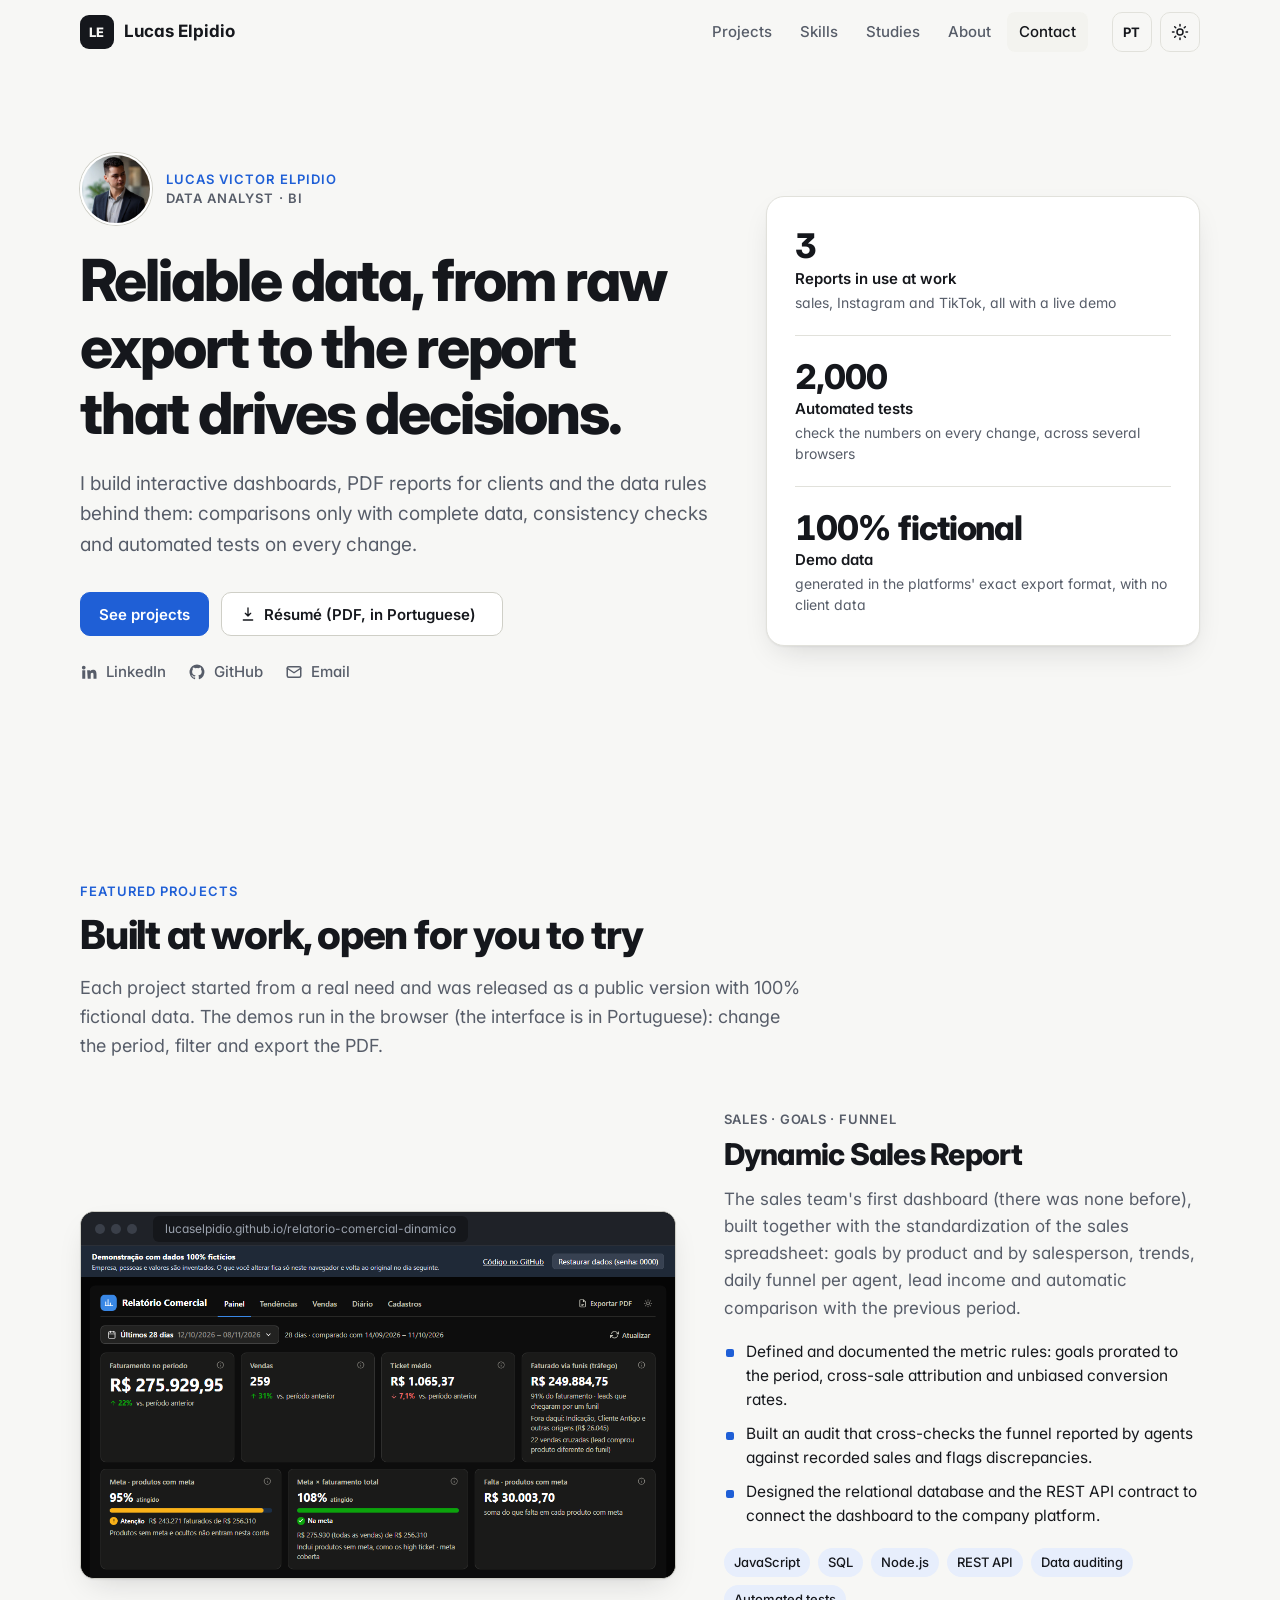
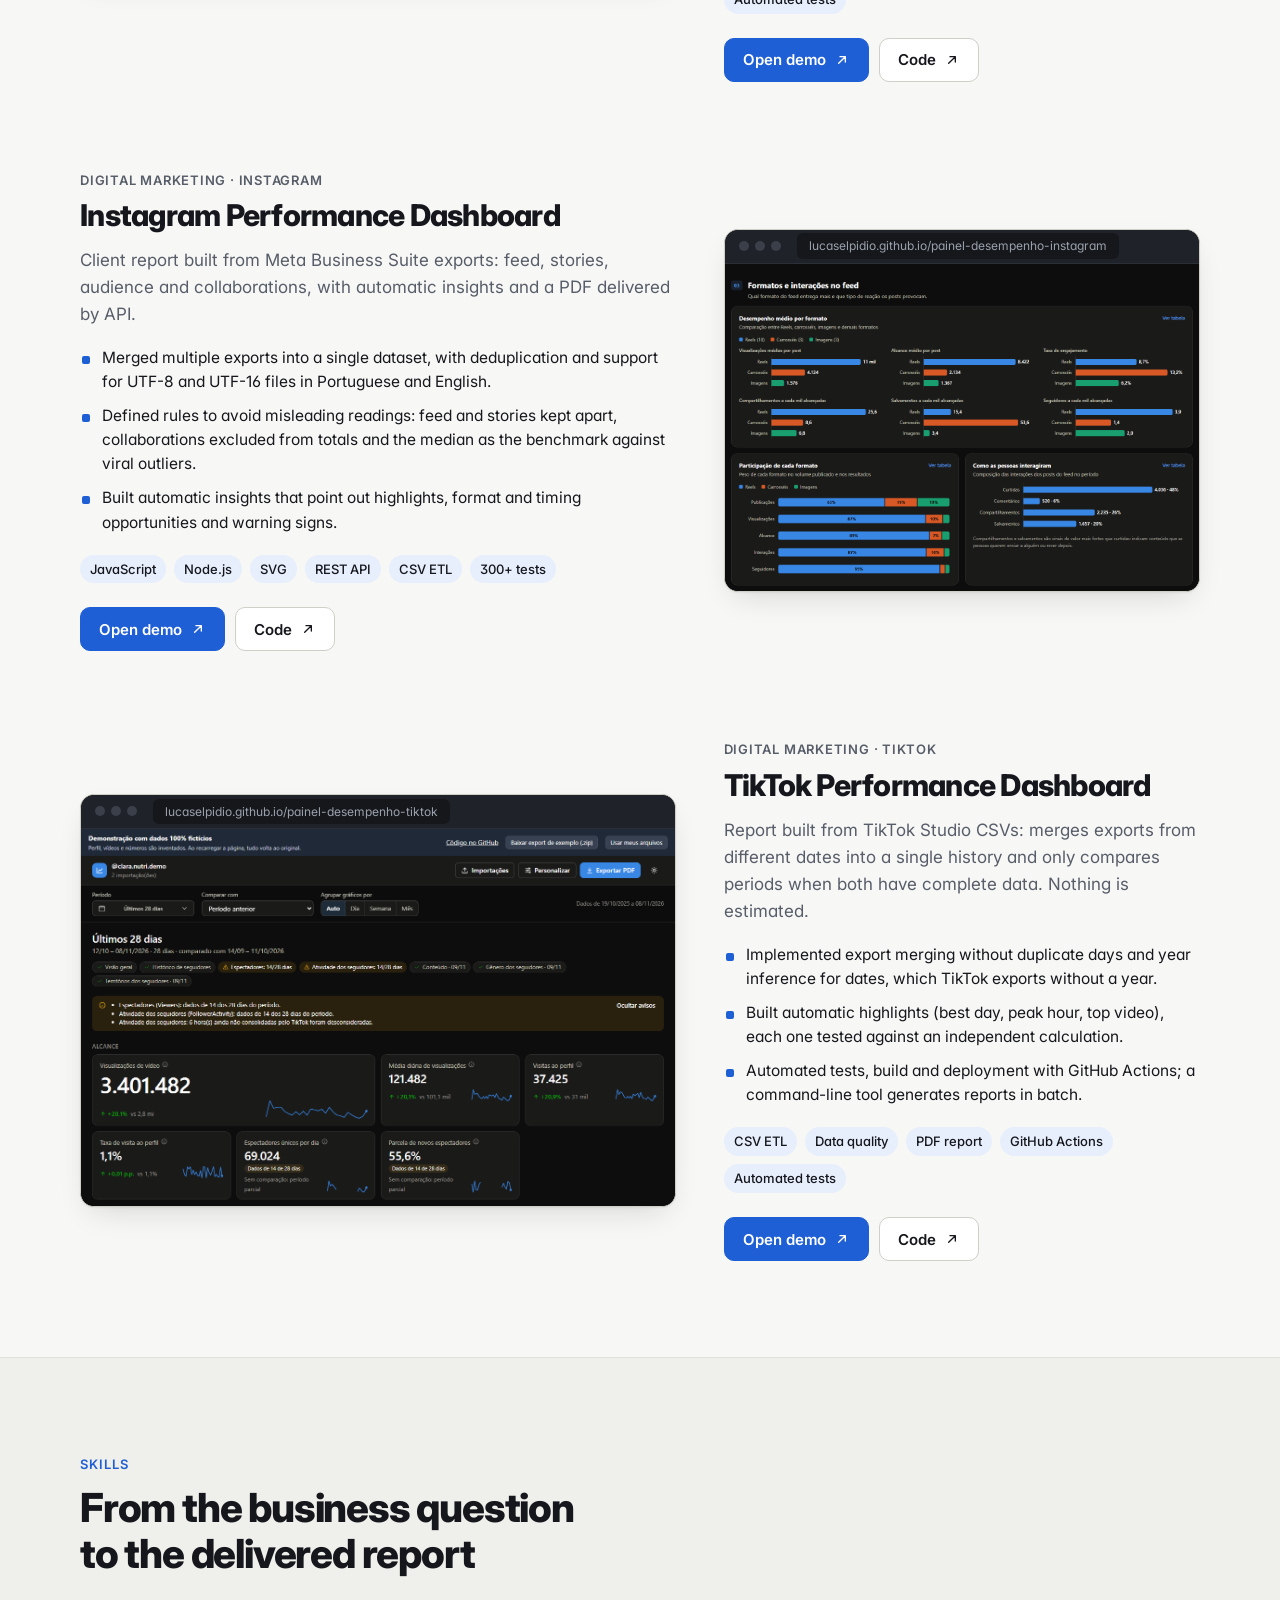
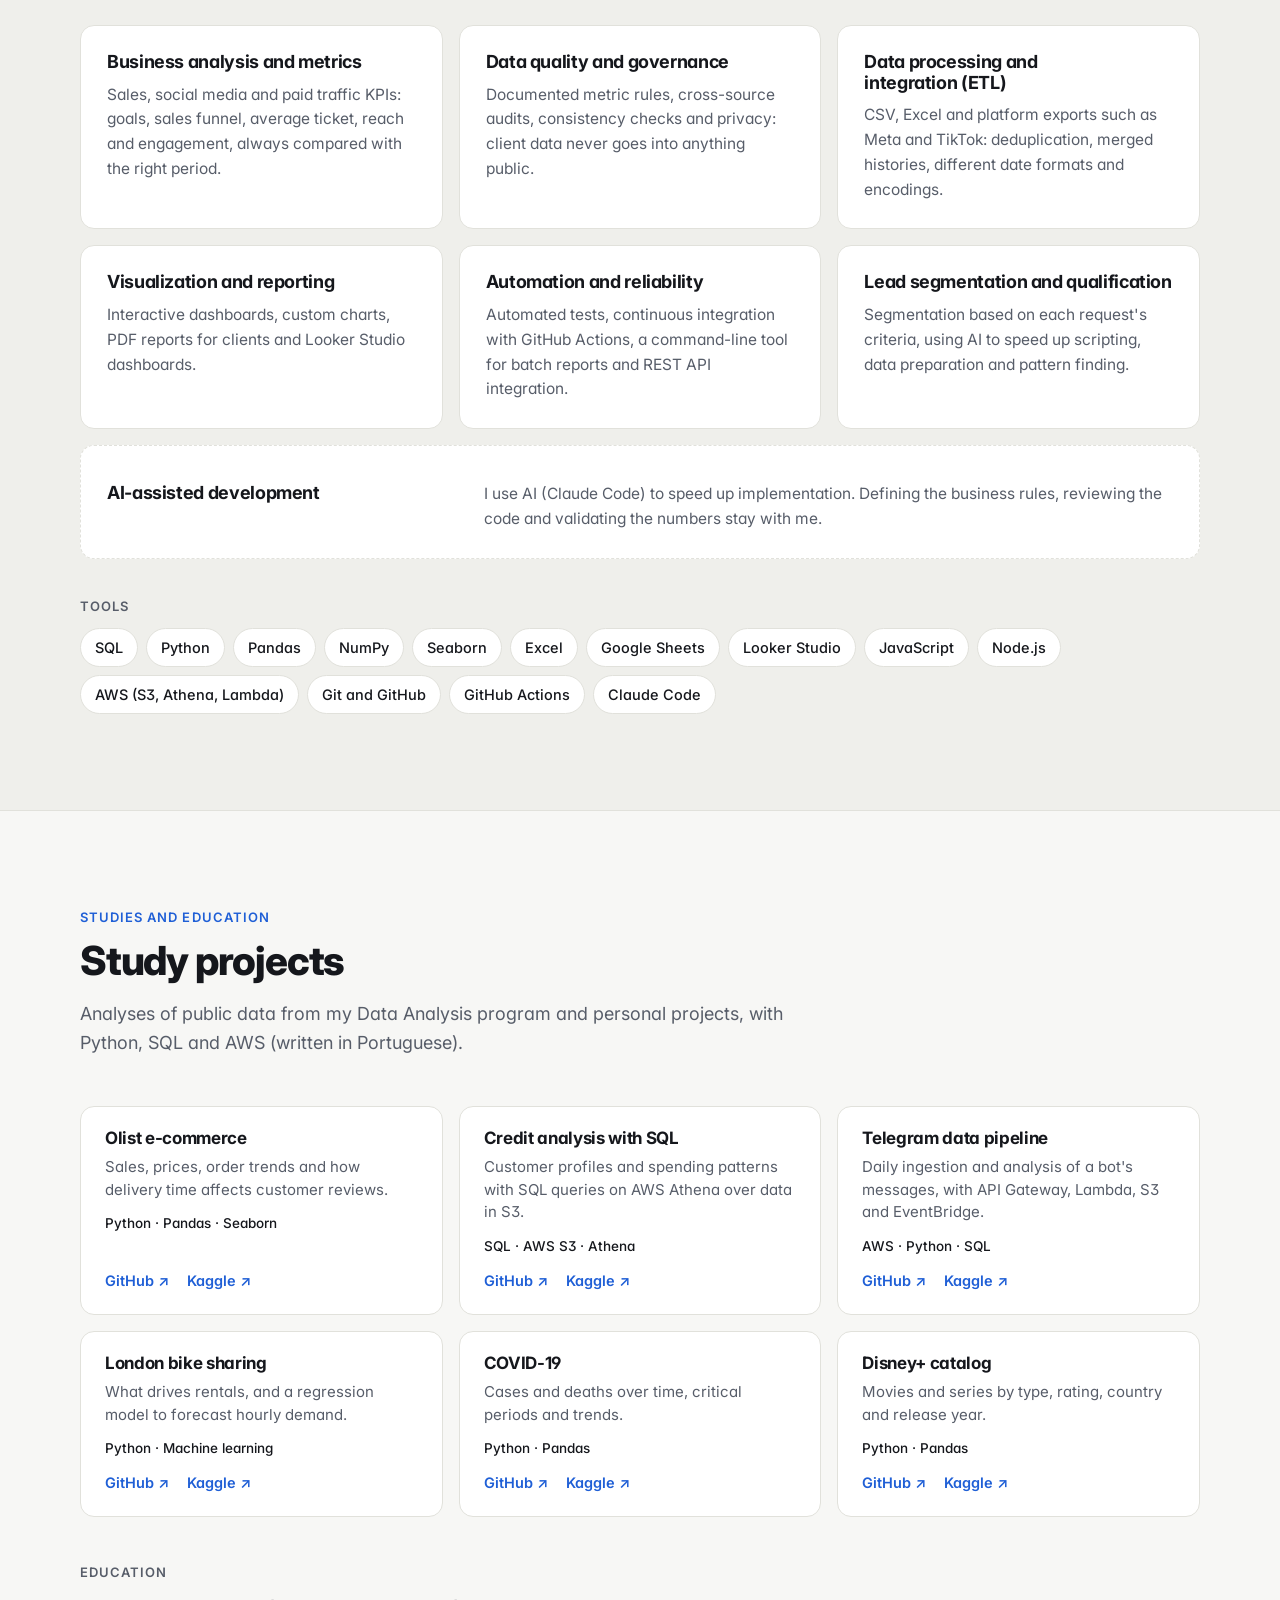
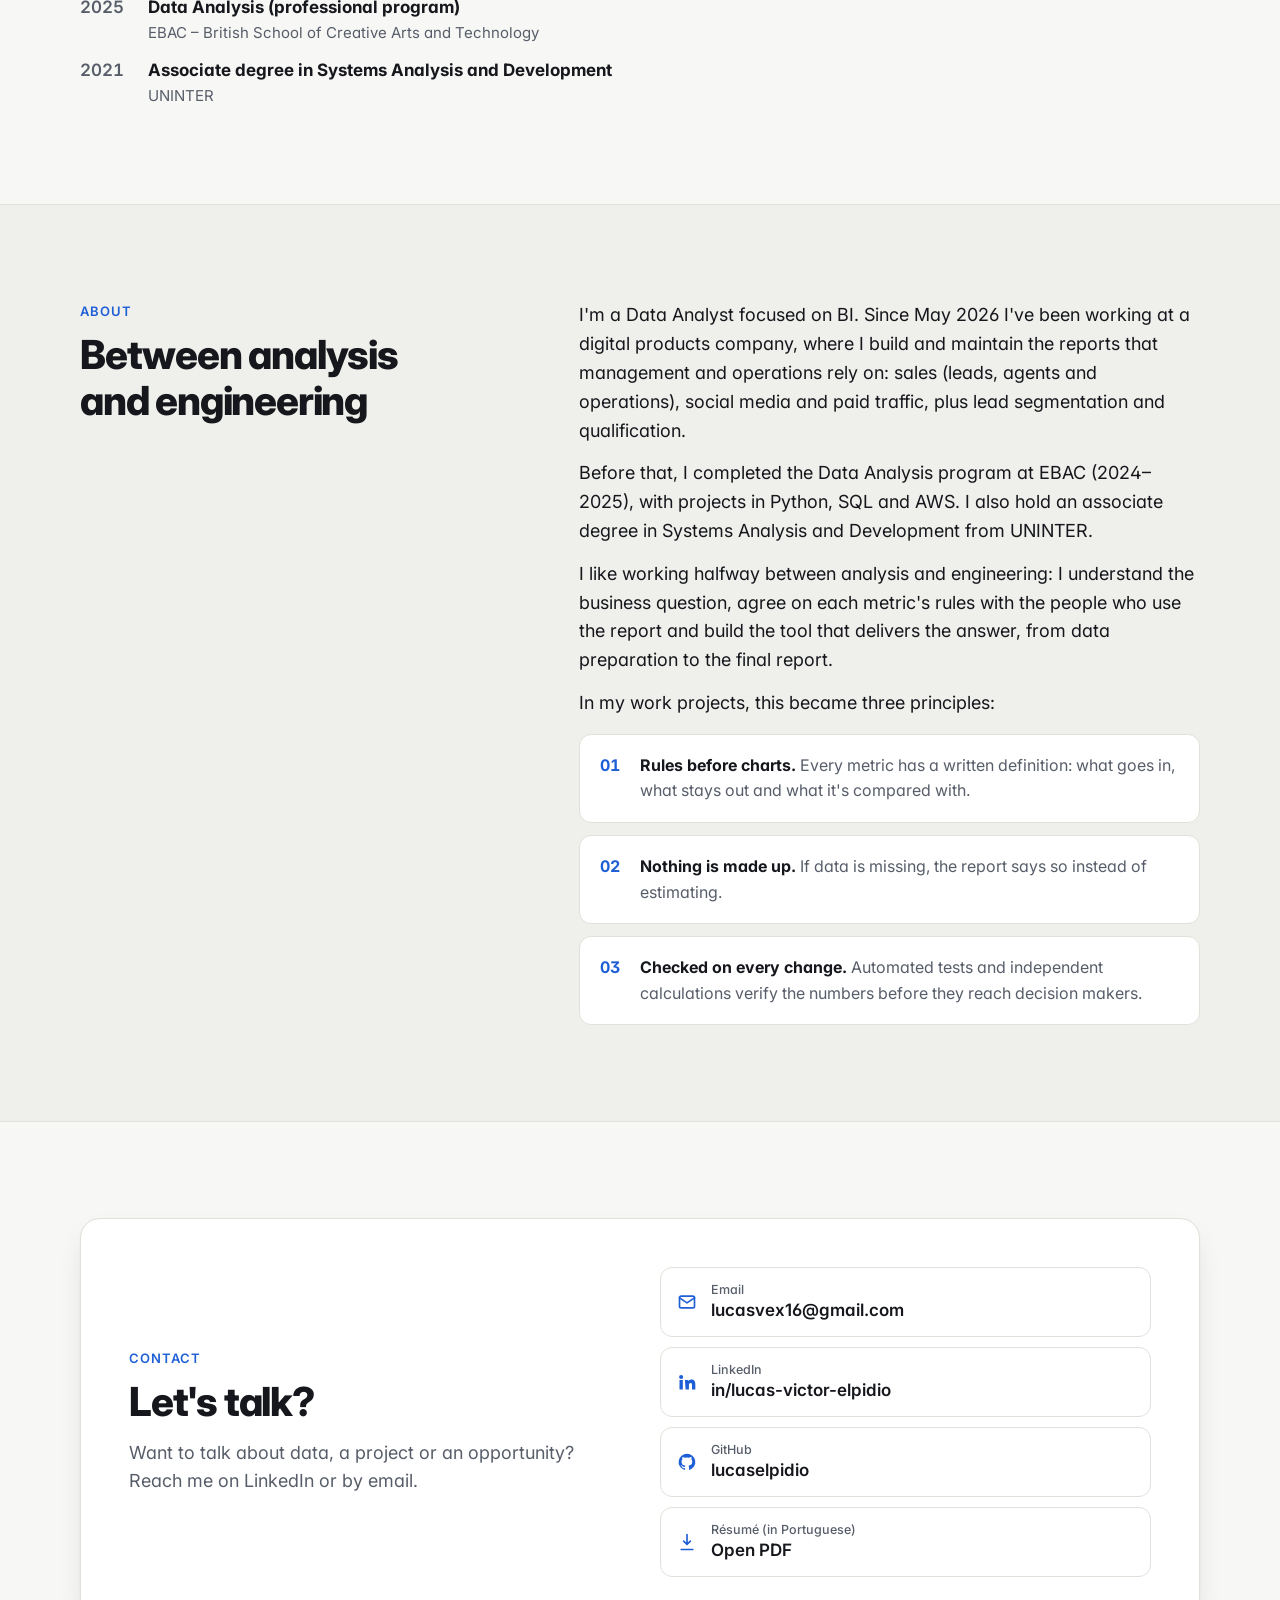
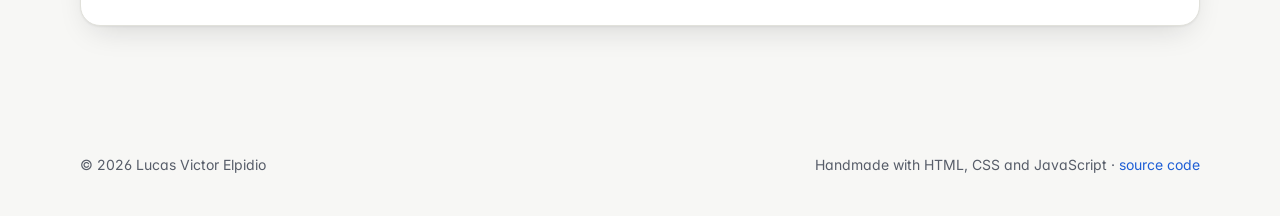
==== en/index.html @ ddbd16bf "Versão em inglês (/en/) com botão PT/EN e prévia própria; card de segmentação atualizado Co-Authored" ====
<!doctype html>
<html lang="en">
<head>
  <meta charset="utf-8">
  <meta name="viewport" content="width=device-width, initial-scale=1">
  <title>Lucas Victor Elpidio · Data &amp; BI Analyst</title>
  <meta name="description" content="Portfolio of Lucas Victor Elpidio, Data &amp; BI Analyst: dashboards and reports that turn exports and spreadsheets into decisions, with explicit data rules and automated tests.">
  <meta name="author" content="Lucas Victor Elpidio">
  <meta name="color-scheme" content="light dark">
  <meta name="theme-color" content="#f7f7f5" media="(prefers-color-scheme: light)">
  <meta name="theme-color" content="#0c0e12" media="(prefers-color-scheme: dark)">

  <!-- Link preview (LinkedIn, WhatsApp etc.) -->
  <meta property="og:type" content="website">
  <meta property="og:locale" content="en_US">
  <meta property="og:locale:alternate" content="pt_BR">
  <meta property="og:title" content="Lucas Victor Elpidio · Data &amp; BI Analyst">
  <meta property="og:description" content="Dashboards and reports that turn exports and spreadsheets into decisions. Projects with live demos.">
  <meta property="og:url" content="https://lucaselpidio.github.io/meu-portfolio-dados/en/">
  <meta property="og:image" content="https://lucaselpidio.github.io/meu-portfolio-dados/img/og-en.png">
  <meta name="twitter:card" content="summary_large_image">

  <link rel="alternate" hreflang="pt-BR" href="https://lucaselpidio.github.io/meu-portfolio-dados/">
  <link rel="alternate" hreflang="en" href="https://lucaselpidio.github.io/meu-portfolio-dados/en/">
  <link rel="icon" href="../img/favicon.svg" type="image/svg+xml">
  <link rel="preconnect" href="https://fonts.googleapis.com">
  <link rel="preconnect" href="https://fonts.gstatic.com" crossorigin>
  <link rel="stylesheet" href="https://fonts.googleapis.com/css2?family=Inter:wght@400;500;600;700;800&display=swap">
  <link rel="stylesheet" href="../css/estilo.css">
  <!-- Applies the saved theme before the page is drawn (no flash) -->
  <script>try { var t = localStorage.getItem('tema'); if (t === 'claro' || t === 'escuro') document.documentElement.dataset.theme = t === 'claro' ? 'light' : 'dark'; } catch (e) {}</script>
</head>
<body>
  <a class="pular" href="#conteudo">Skip to content</a>

  <header class="topo" id="topo">
    <div class="container topo-linha">
      <a class="marca" href="#topo" aria-label="Lucas Victor Elpidio, home">
        <span class="marca-sigla" aria-hidden="true">LE</span>
        <span class="marca-nome">Lucas Elpidio</span>
      </a>
      <nav class="menu" id="menu" aria-label="Sections">
        <a href="#projetos">Projects</a>
        <a href="#competencias">Skills</a>
        <a href="#estudos">Studies</a>
        <a href="#sobre">About</a>
        <a href="#contato">Contact</a>
      </nav>
      <div class="topo-acoes">
        <a class="botao-icone idioma" href="../" hreflang="pt-BR" lang="pt-BR" title="Versão em português" aria-label="Versão em português">PT</a>
        <button class="botao-icone" id="alternar-tema" type="button" aria-label="Toggle light and dark theme" title="Toggle theme">
          <svg class="icone-sol" viewBox="0 0 24 24" aria-hidden="true"><circle cx="12" cy="12" r="4"/><path d="M12 2v2M12 20v2M4.9 4.9l1.4 1.4M17.7 17.7l1.4 1.4M2 12h2M20 12h2M4.9 19.1l1.4-1.4M17.7 6.3l1.4-1.4"/></svg>
          <svg class="icone-lua" viewBox="0 0 24 24" aria-hidden="true"><path d="M21 12.8A9 9 0 1 1 11.2 3a7 7 0 0 0 9.8 9.8z"/></svg>
        </button>
        <button class="botao-icone botao-menu" id="abrir-menu" type="button" aria-label="Open menu" aria-expanded="false" aria-controls="menu">
          <svg viewBox="0 0 24 24" aria-hidden="true"><path d="M4 7h16M4 12h16M4 17h16"/></svg>
        </button>
      </div>
    </div>
  </header>

  <main id="conteudo">
    <!-- ============================================================ INTRO -->
    <section class="hero container" aria-labelledby="titulo-hero">
      <div class="hero-texto">
        <div class="hero-identidade">
          <img class="foto" src="../img/foto.jpg" width="72" height="72" alt="Photo of Lucas Victor Elpidio">
          <p class="sobretitulo">Lucas Victor Elpidio<br><span>Data Analyst · BI</span></p>
        </div>
        <h1 id="titulo-hero">Reliable data, from raw export to the report that drives decisions.</h1>
        <p class="hero-lead">I build interactive dashboards, PDF reports for clients and the data rules behind them: comparisons only with complete data, consistency checks and automated tests on every change.</p>
        <div class="hero-acoes">
          <a class="botao botao-primario" href="#projetos">See projects</a>
          <a class="botao" href="../curriculo/Lucas-Victor-Elpidio-Curriculo.pdf" target="_blank" rel="noopener" hreflang="pt-BR">
            <svg viewBox="0 0 24 24" aria-hidden="true"><path d="M12 3v12m0 0-4-4m4 4 4-4M5 21h14"/></svg>
            Résumé (PDF, in Portuguese)<span class="sr"> (opens in a new tab)</span>
          </a>
        </div>
        <ul class="hero-links" aria-label="Profiles">
          <li><a href="https://www.linkedin.com/in/lucas-victor-elpidio/" target="_blank" rel="noopener"><svg viewBox="0 0 24 24" aria-hidden="true" class="cheio"><path d="M4.98 3.5a2.5 2.5 0 1 1 0 5 2.5 2.5 0 0 1 0-5zM3 9.5h4V21H3zM9.5 9.5h3.8v1.6h.1c.5-1 1.8-2 3.8-2 4 0 4.8 2.6 4.8 6V21h-4v-5.1c0-1.2 0-2.8-1.7-2.8s-2 1.3-2 2.7V21h-4z"/></svg>LinkedIn</a></li>
          <li><a href="https://github.com/lucaselpidio" target="_blank" rel="noopener"><svg viewBox="0 0 24 24" aria-hidden="true" class="cheio"><path d="M12 2a10 10 0 0 0-3.2 19.5c.5.1.7-.2.7-.5v-1.7c-2.8.6-3.4-1.3-3.4-1.3-.5-1.2-1.1-1.5-1.1-1.5-.9-.6.1-.6.1-.6 1 .1 1.5 1 1.5 1 .9 1.5 2.3 1.1 2.9.8.1-.6.3-1.1.6-1.3-2.2-.3-4.6-1.1-4.6-5 0-1.1.4-2 1-2.7-.1-.3-.4-1.3.1-2.7 0 0 .8-.3 2.8 1a9.6 9.6 0 0 1 5 0c1.9-1.3 2.8-1 2.8-1 .5 1.4.2 2.4.1 2.7.6.7 1 1.6 1 2.7 0 3.9-2.4 4.7-4.6 5 .4.3.7.9.7 1.9V21c0 .3.2.6.7.5A10 10 0 0 0 12 2z"/></svg>GitHub</a></li>
          <li><a href="mailto:lucasvex16@gmail.com"><svg viewBox="0 0 24 24" aria-hidden="true"><rect x="3" y="5" width="18" height="14" rx="2"/><path d="m3 7 9 6 9-6"/></svg>Email</a></li>
        </ul>
      </div>

      <dl class="hero-numeros" aria-label="In numbers">
        <div>
          <dt>Reports in use at work</dt>
          <dd>3</dd>
          <p>sales, Instagram and TikTok, all with a live demo</p>
        </div>
        <div>
          <dt>Automated tests</dt>
          <dd>2,000</dd>
          <p>check the numbers on every change, across several browsers</p>
        </div>
        <div>
          <dt>Demo data</dt>
          <dd>100% fictional</dd>
          <p>generated in the platforms' exact export format, with no client data</p>
        </div>
      </dl>
    </section>

    <!-- ============================================================ PROJECTS -->
    <section class="secao" id="projetos" aria-labelledby="titulo-projetos">
      <div class="container">
        <header class="secao-cabecalho">
          <p class="sobretitulo">Featured projects</p>
          <h2 id="titulo-projetos">Built at work, open for you to try</h2>
          <p>Each project started from a real need and was released as a public version with 100% fictional data. The demos run in the browser (the interface is in Portuguese): change the period, filter and export the PDF.</p>
        </header>

        <!-- Project 1 -->
        <article class="projeto" aria-labelledby="p-comercial">
          <a class="projeto-tela" href="https://lucaselpidio.github.io/relatorio-comercial-dinamico/" target="_blank" rel="noopener" aria-label="Open the Dynamic Sales Report demo (new tab)">
            <span class="tela-barra" aria-hidden="true"><i></i><i></i><i></i><span>lucaselpidio.github.io/relatorio-comercial-dinamico</span></span>
            <img src="../img/projetos/comercial.png" width="1100" height="614" loading="lazy" alt="Sales dashboard with revenue, number of sales, average ticket, funnel revenue and goal attainment for the period">
          </a>
          <div class="projeto-texto">
            <p class="projeto-tag">Sales · Goals · Funnel</p>
            <h3 id="p-comercial">Dynamic Sales Report</h3>
            <p>The sales team's first dashboard (there was none before), built together with the standardization of the sales spreadsheet: goals by product and by salesperson, trends, daily funnel per agent, lead income and automatic comparison with the previous period.</p>
            <ul class="projeto-feitos">
              <li>Defined and documented the metric rules: goals prorated to the period, cross-sale attribution and unbiased conversion rates.</li>
              <li>Built an audit that cross-checks the funnel reported by agents against recorded sales and flags discrepancies.</li>
              <li>Designed the relational database and the REST API contract to connect the dashboard to the company platform.</li>
            </ul>
            <ul class="chips" aria-label="Technologies">
              <li>JavaScript</li><li>SQL</li><li>Node.js</li><li>REST API</li><li>Data auditing</li><li>Automated tests</li>
            </ul>
            <div class="projeto-links">
              <a class="botao botao-primario" href="https://lucaselpidio.github.io/relatorio-comercial-dinamico/" target="_blank" rel="noopener">Open demo <svg viewBox="0 0 24 24" aria-hidden="true"><path d="M7 17 17 7M9 7h8v8"/></svg><span class="sr">(new tab)</span></a>
              <a class="botao" href="https://github.com/lucaselpidio/relatorio-comercial-dinamico" target="_blank" rel="noopener">Code <svg viewBox="0 0 24 24" aria-hidden="true"><path d="M7 17 17 7M9 7h8v8"/></svg><span class="sr">(new tab)</span></a>
            </div>
          </div>
        </article>

        <!-- Project 2 -->
        <article class="projeto" aria-labelledby="p-instagram">
          <a class="projeto-tela" href="https://lucaselpidio.github.io/painel-desempenho-instagram/" target="_blank" rel="noopener" aria-label="Open the Instagram Performance Dashboard demo (new tab)">
            <span class="tela-barra" aria-hidden="true"><i></i><i></i><i></i><span>lucaselpidio.github.io/painel-desempenho-instagram</span></span>
            <img src="../img/projetos/instagram.png" width="1248" height="862" loading="lazy" alt="Reels, carousels and images compared by views, reach, engagement and each format's share">
          </a>
          <div class="projeto-texto">
            <p class="projeto-tag">Digital marketing · Instagram</p>
            <h3 id="p-instagram">Instagram Performance Dashboard</h3>
            <p>Client report built from Meta Business Suite exports: feed, stories, audience and collaborations, with automatic insights and a PDF delivered by API.</p>
            <ul class="projeto-feitos">
              <li>Merged multiple exports into a single dataset, with deduplication and support for UTF-8 and UTF-16 files in Portuguese and English.</li>
              <li>Defined rules to avoid misleading readings: feed and stories kept apart, collaborations excluded from totals and the median as the benchmark against viral outliers.</li>
              <li>Built automatic insights that point out highlights, format and timing opportunities and warning signs.</li>
            </ul>
            <ul class="chips" aria-label="Technologies">
              <li>JavaScript</li><li>Node.js</li><li>SVG</li><li>REST API</li><li>CSV ETL</li><li>300+ tests</li>
            </ul>
            <div class="projeto-links">
              <a class="botao botao-primario" href="https://lucaselpidio.github.io/painel-desempenho-instagram/" target="_blank" rel="noopener">Open demo <svg viewBox="0 0 24 24" aria-hidden="true"><path d="M7 17 17 7M9 7h8v8"/></svg><span class="sr">(new tab)</span></a>
              <a class="botao" href="https://github.com/lucaselpidio/painel-desempenho-instagram" target="_blank" rel="noopener">Code <svg viewBox="0 0 24 24" aria-hidden="true"><path d="M7 17 17 7M9 7h8v8"/></svg><span class="sr">(new tab)</span></a>
            </div>
          </div>
        </article>

        <!-- Project 3 -->
        <article class="projeto" aria-labelledby="p-tiktok">
          <a class="projeto-tela" href="https://lucaselpidio.github.io/painel-desempenho-tiktok/" target="_blank" rel="noopener" aria-label="Open the TikTok Performance Dashboard demo (new tab)">
            <span class="tela-barra" aria-hidden="true"><i></i><i></i><i></i><span>lucaselpidio.github.io/painel-desempenho-tiktok</span></span>
            <img src="../img/projetos/tiktok.png" width="1280" height="813" loading="lazy" alt="Reach metrics for the last 28 days with data coverage warnings and trend sparklines">
          </a>
          <div class="projeto-texto">
            <p class="projeto-tag">Digital marketing · TikTok</p>
            <h3 id="p-tiktok">TikTok Performance Dashboard</h3>
            <p>Report built from TikTok Studio CSVs: merges exports from different dates into a single history and only compares periods when both have complete data. Nothing is estimated.</p>
            <ul class="projeto-feitos">
              <li>Implemented export merging without duplicate days and year inference for dates, which TikTok exports without a year.</li>
              <li>Built automatic highlights (best day, peak hour, top video), each one tested against an independent calculation.</li>
              <li>Automated tests, build and deployment with GitHub Actions; a command-line tool generates reports in batch.</li>
            </ul>
            <ul class="chips" aria-label="Technologies">
              <li>CSV ETL</li><li>Data quality</li><li>PDF report</li><li>GitHub Actions</li><li>Automated tests</li>
            </ul>
            <div class="projeto-links">
              <a class="botao botao-primario" href="https://lucaselpidio.github.io/painel-desempenho-tiktok/" target="_blank" rel="noopener">Open demo <svg viewBox="0 0 24 24" aria-hidden="true"><path d="M7 17 17 7M9 7h8v8"/></svg><span class="sr">(new tab)</span></a>
              <a class="botao" href="https://github.com/lucaselpidio/painel-desempenho-tiktok" target="_blank" rel="noopener">Code <svg viewBox="0 0 24 24" aria-hidden="true"><path d="M7 17 17 7M9 7h8v8"/></svg><span class="sr">(new tab)</span></a>
            </div>
          </div>
        </article>
      </div>
    </section>

    <!-- ============================================================ SKILLS -->
    <section class="secao secao-alternada" id="competencias" aria-labelledby="titulo-competencias">
      <div class="container">
        <header class="secao-cabecalho">
          <p class="sobretitulo">Skills</p>
          <h2 id="titulo-competencias">From the business question to the delivered report</h2>
        </header>
        <div class="grade-competencias">
          <article class="competencia">
            <h3>Business analysis and metrics</h3>
            <p>Sales, social media and paid traffic KPIs: goals, sales funnel, average ticket, reach and engagement, always compared with the right period.</p>
          </article>
          <article class="competencia">
            <h3>Data quality and governance</h3>
            <p>Documented metric rules, cross-source audits, consistency checks and privacy: client data never goes into anything public.</p>
          </article>
          <article class="competencia">
            <h3>Data processing and integration (ETL)</h3>
            <p>CSV, Excel and platform exports such as Meta and TikTok: deduplication, merged histories, different date formats and encodings.</p>
          </article>
          <article class="competencia">
            <h3>Visualization and reporting</h3>
            <p>Interactive dashboards, custom charts, PDF reports for clients and Looker Studio dashboards.</p>
          </article>
          <article class="competencia">
            <h3>Automation and reliability</h3>
            <p>Automated tests, continuous integration with GitHub Actions, a command-line tool for batch reports and REST API integration.</p>
          </article>
          <article class="competencia">
            <h3>Lead segmentation and qualification</h3>
            <p>Segmentation based on each request's criteria, using AI to speed up scripting, data preparation and pattern finding.</p>
          </article>
          <article class="competencia competencia-larga">
            <h3>AI-assisted development</h3>
            <p>I use AI (Claude Code) to speed up implementation. Defining the business rules, reviewing the code and validating the numbers stay with me.</p>
          </article>
        </div>

        <div class="ferramentas">
          <h3>Tools</h3>
          <ul class="chips chips-grandes">
            <li>SQL</li><li>Python</li><li>Pandas</li><li>NumPy</li><li>Seaborn</li><li>Excel</li><li>Google Sheets</li><li>Looker Studio</li><li>JavaScript</li><li>Node.js</li><li>AWS (S3, Athena, Lambda)</li><li>Git and GitHub</li><li>GitHub Actions</li><li>Claude Code</li>
          </ul>
        </div>
      </div>
    </section>

    <!-- ============================================================ STUDIES -->
    <section class="secao" id="estudos" aria-labelledby="titulo-estudos">
      <div class="container">
        <header class="secao-cabecalho">
          <p class="sobretitulo">Studies and education</p>
          <h2 id="titulo-estudos">Study projects</h2>
          <p>Analyses of public data from my Data Analysis program and personal projects, with Python, SQL and AWS (written in Portuguese).</p>
        </header>
        <div class="grade-estudos">
          <article class="estudo">
            <h3>Olist e-commerce</h3>
            <p>Sales, prices, order trends and how delivery time affects customer reviews.</p>
            <p class="estudo-tags">Python · Pandas · Seaborn</p>
            <p class="estudo-links"><a href="https://github.com/lucaselpidio/ecommerce-olist-eda" target="_blank" rel="noopener">GitHub</a><a href="https://www.kaggle.com/code/lucaselpidio/analise-olist" target="_blank" rel="noopener">Kaggle</a></p>
          </article>
          <article class="estudo">
            <h3>Credit analysis with SQL</h3>
            <p>Customer profiles and spending patterns with SQL queries on AWS Athena over data in S3.</p>
            <p class="estudo-tags">SQL · AWS S3 · Athena</p>
            <p class="estudo-links"><a href="https://github.com/lucaselpidio/credit-eda-sql" target="_blank" rel="noopener">GitHub</a><a href="https://www.kaggle.com/code/lucaselpidio/credit-eda" target="_blank" rel="noopener">Kaggle</a></p>
          </article>
          <article class="estudo">
            <h3>Telegram data pipeline</h3>
            <p>Daily ingestion and analysis of a bot's messages, with API Gateway, Lambda, S3 and EventBridge.</p>
            <p class="estudo-tags">AWS · Python · SQL</p>
            <p class="estudo-links"><a href="https://github.com/lucaselpidio/pipeline-dados-telegram" target="_blank" rel="noopener">GitHub</a><a href="https://www.kaggle.com/code/lucaselpidio/pipeline-dados-telegram-projeto-final-ebac" target="_blank" rel="noopener">Kaggle</a></p>
          </article>
          <article class="estudo">
            <h3>London bike sharing</h3>
            <p>What drives rentals, and a regression model to forecast hourly demand.</p>
            <p class="estudo-tags">Python · Machine learning</p>
            <p class="estudo-links"><a href="https://github.com/lucaselpidio/bike_sharing_london" target="_blank" rel="noopener">GitHub</a><a href="https://www.kaggle.com/code/lucaselpidio/an-lise-e-predi-o-de-alugu-is-de-bicicletas" target="_blank" rel="noopener">Kaggle</a></p>
          </article>
          <article class="estudo">
            <h3>COVID-19</h3>
            <p>Cases and deaths over time, critical periods and trends.</p>
            <p class="estudo-tags">Python · Pandas</p>
            <p class="estudo-links"><a href="https://github.com/lucaselpidio/covid-19-eda" target="_blank" rel="noopener">GitHub</a><a href="https://www.kaggle.com/code/lucaselpidio/covid19-eda-pt-br" target="_blank" rel="noopener">Kaggle</a></p>
          </article>
          <article class="estudo">
            <h3>Disney+ catalog</h3>
            <p>Movies and series by type, rating, country and release year.</p>
            <p class="estudo-tags">Python · Pandas</p>
            <p class="estudo-links"><a href="https://github.com/lucaselpidio/disneyplus_EDA" target="_blank" rel="noopener">GitHub</a><a href="https://www.kaggle.com/code/lucaselpidio/disneyplus-eda" target="_blank" rel="noopener">Kaggle</a></p>
          </article>
        </div>

        <div class="formacao">
          <h3>Education</h3>
          <ol>
            <li><span class="formacao-ano">2025</span><div><strong>Data Analysis (professional program)</strong><span>EBAC – British School of Creative Arts and Technology</span></div></li>
            <li><span class="formacao-ano">2021</span><div><strong>Associate degree in Systems Analysis and Development</strong><span>UNINTER</span></div></li>
          </ol>
        </div>
      </div>
    </section>

    <!-- ============================================================ ABOUT -->
    <section class="secao secao-alternada" id="sobre" aria-labelledby="titulo-sobre">
      <div class="container sobre">
        <header class="secao-cabecalho">
          <p class="sobretitulo">About</p>
          <h2 id="titulo-sobre">Between analysis and engineering</h2>
        </header>
        <div class="sobre-texto">
          <p>I'm a Data Analyst focused on BI. Since May 2026 I've been working at a digital products company, where I build and maintain the reports that management and operations rely on: sales (leads, agents and operations), social media and paid traffic, plus lead segmentation and qualification.</p>
          <p>Before that, I completed the Data Analysis program at EBAC (2024–2025), with projects in Python, SQL and AWS. I also hold an associate degree in Systems Analysis and Development from UNINTER.</p>
          <p>I like working halfway between analysis and engineering: I understand the business question, agree on each metric's rules with the people who use the report and build the tool that delivers the answer, from data preparation to the final report.</p>
          <p>In my work projects, this became three principles:</p>
        </div>
        <ol class="principios">
          <li><strong>Rules before charts.</strong> Every metric has a written definition: what goes in, what stays out and what it's compared with.</li>
          <li><strong>Nothing is made up.</strong> If data is missing, the report says so instead of estimating.</li>
          <li><strong>Checked on every change.</strong> Automated tests and independent calculations verify the numbers before they reach decision makers.</li>
        </ol>
      </div>
    </section>

    <!-- ============================================================ CONTACT -->
    <section class="secao" id="contato" aria-labelledby="titulo-contato">
      <div class="container">
        <div class="contato">
          <div>
            <p class="sobretitulo">Contact</p>
            <h2 id="titulo-contato">Let's talk?</h2>
            <p>Want to talk about data, a project or an opportunity? Reach me on LinkedIn or by email.</p>
          </div>
          <ul class="contato-lista">
            <li><a href="mailto:lucasvex16@gmail.com"><svg viewBox="0 0 24 24" aria-hidden="true"><rect x="3" y="5" width="18" height="14" rx="2"/><path d="m3 7 9 6 9-6"/></svg><span><small>Email</small>lucasvex16@gmail.com</span></a></li>
            <li><a href="https://www.linkedin.com/in/lucas-victor-elpidio/" target="_blank" rel="noopener"><svg viewBox="0 0 24 24" aria-hidden="true" class="cheio"><path d="M4.98 3.5a2.5 2.5 0 1 1 0 5 2.5 2.5 0 0 1 0-5zM3 9.5h4V21H3zM9.5 9.5h3.8v1.6h.1c.5-1 1.8-2 3.8-2 4 0 4.8 2.6 4.8 6V21h-4v-5.1c0-1.2 0-2.8-1.7-2.8s-2 1.3-2 2.7V21h-4z"/></svg><span><small>LinkedIn</small>in/lucas-victor-elpidio</span></a></li>
            <li><a href="https://github.com/lucaselpidio" target="_blank" rel="noopener"><svg viewBox="0 0 24 24" aria-hidden="true" class="cheio"><path d="M12 2a10 10 0 0 0-3.2 19.5c.5.1.7-.2.7-.5v-1.7c-2.8.6-3.4-1.3-3.4-1.3-.5-1.2-1.1-1.5-1.1-1.5-.9-.6.1-.6.1-.6 1 .1 1.5 1 1.5 1 .9 1.5 2.3 1.1 2.9.8.1-.6.3-1.1.6-1.3-2.2-.3-4.6-1.1-4.6-5 0-1.1.4-2 1-2.7-.1-.3-.4-1.3.1-2.7 0 0 .8-.3 2.8 1a9.6 9.6 0 0 1 5 0c1.9-1.3 2.8-1 2.8-1 .5 1.4.2 2.4.1 2.7.6.7 1 1.6 1 2.7 0 3.9-2.4 4.7-4.6 5 .4.3.7.9.7 1.9V21c0 .3.2.6.7.5A10 10 0 0 0 12 2z"/></svg><span><small>GitHub</small>lucaselpidio</span></a></li>
            <li><a href="../curriculo/Lucas-Victor-Elpidio-Curriculo.pdf" target="_blank" rel="noopener" hreflang="pt-BR"><svg viewBox="0 0 24 24" aria-hidden="true"><path d="M12 3v12m0 0-4-4m4 4 4-4M5 21h14"/></svg><span><small>Résumé (in Portuguese)</small>Open PDF</span></a></li>
          </ul>
        </div>
      </div>
    </section>
  </main>

  <footer class="rodape">
    <div class="container rodape-linha">
      <p>© <span id="ano">2026</span> Lucas Victor Elpidio</p>
      <p>Handmade with HTML, CSS and JavaScript · <a href="https://github.com/lucaselpidio/meu-portfolio-dados" target="_blank" rel="noopener">source code</a></p>
    </div>
  </footer>

  <script src="../js/site.js" defer></script>
</body>
</html>
---- css/estilo.css ----
/* Portfólio · Lucas Victor Elpidio
   Tema claro por padrão; escuro quando o sistema pede ou quando o visitante escolhe no botão. */

:root {
  --fundo: #f7f7f5;
  --fundo-alt: #efefeb;
  --superficie: #ffffff;
  --superficie-2: #f3f3ef;
  --texto: #15171c;
  --texto-suave: #575d69;
  --linha: #e1e1db;
  --linha-forte: #cfcfc7;
  --destaque: #1f5fd6;
  --destaque-hover: #184bb0;
  --destaque-suave: #e7eefc;
  --sobre-destaque: #ffffff;
  --tela: #141414;
  --sombra: 0 1px 2px rgba(20, 22, 28, .05), 0 12px 32px -12px rgba(20, 22, 28, .18);
  --raio: 14px;
  --largura: 1120px;
  --gutter: 24px;
  --fonte: "Inter", ui-sans-serif, system-ui, -apple-system, "Segoe UI", Roboto, sans-serif;
  color-scheme: light;
}
@media (prefers-color-scheme: dark) {
  :root:not([data-theme="light"]) {
    --fundo: #0c0e12;
    --fundo-alt: #111419;
    --superficie: #151920;
    --superficie-2: #1b2029;
    --texto: #eceef2;
    --texto-suave: #a0a7b4;
    --linha: #252a34;
    --linha-forte: #353b47;
    --destaque: #6ea2ff;
    --destaque-hover: #92baff;
    --destaque-suave: rgba(110, 162, 255, .12);
    --sobre-destaque: #0c1424;
    --sombra: 0 1px 2px rgba(0, 0, 0, .3), 0 16px 40px -16px rgba(0, 0, 0, .7);
    color-scheme: dark;
  }
}
:root[data-theme="dark"] {
  --fundo: #0c0e12;
  --fundo-alt: #111419;
  --superficie: #151920;
  --superficie-2: #1b2029;
  --texto: #eceef2;
  --texto-suave: #a0a7b4;
  --linha: #252a34;
  --linha-forte: #353b47;
  --destaque: #6ea2ff;
  --destaque-hover: #92baff;
  --destaque-suave: rgba(110, 162, 255, .12);
  --sobre-destaque: #0c1424;
  --sombra: 0 1px 2px rgba(0, 0, 0, .3), 0 16px 40px -16px rgba(0, 0, 0, .7);
  color-scheme: dark;
}

/* ------------------------------------------------------------------ base */
*, *::before, *::after { box-sizing: border-box; }
html { scroll-behavior: smooth; scroll-padding-top: 80px; -webkit-text-size-adjust: 100%; }
body {
  margin: 0;
  background: var(--fundo);
  color: var(--texto);
  font-family: var(--fonte);
  font-size: 17px;
  line-height: 1.6;
  font-feature-settings: "cv11", "ss01";
  -webkit-font-smoothing: antialiased;
}
img { display: block; max-width: 100%; height: auto; }
a { color: var(--destaque); text-decoration: none; }
a:hover { color: var(--destaque-hover); }
:focus-visible { outline: 2px solid var(--destaque); outline-offset: 3px; border-radius: 6px; }
h1, h2, h3 { margin: 0; line-height: 1.15; letter-spacing: -.02em; text-wrap: balance; }
p { margin: 0; }
ul, ol { margin: 0; padding: 0; }
svg { width: 18px; height: 18px; flex: none; fill: none; stroke: currentColor; stroke-width: 2; stroke-linecap: round; stroke-linejoin: round; }
svg.cheio { fill: currentColor; stroke: none; }
.sr { position: absolute; width: 1px; height: 1px; overflow: hidden; clip: rect(0 0 0 0); white-space: nowrap; }
.container { width: min(100% - var(--gutter) * 2, var(--largura)); margin-inline: auto; }
.pular { position: absolute; left: 16px; top: -60px; z-index: 100; padding: 10px 16px; background: var(--destaque); color: #fff; border-radius: 8px; }
.pular:focus { top: 12px; color: #fff; }

.sobretitulo {
  font-size: 13px;
  font-weight: 600;
  letter-spacing: .08em;
  text-transform: uppercase;
  color: var(--destaque);
}

/* ------------------------------------------------------------------ botões */
.botao {
  display: inline-flex; align-items: center; gap: 8px;
  min-height: 44px; padding: 10px 18px;
  border: 1px solid var(--linha-forte); border-radius: 10px;
  background: var(--superficie); color: var(--texto);
  font: 600 15px/1 var(--fonte);
  transition: border-color .15s, background-color .15s, transform .15s;
}
.botao:hover { color: var(--texto); border-color: var(--texto-suave); }
.botao:active { transform: translateY(1px); }
.botao-primario { background: var(--destaque); border-color: var(--destaque); color: var(--sobre-destaque); }
.botao-primario:hover { background: var(--destaque-hover); border-color: var(--destaque-hover); color: var(--sobre-destaque); }
.botao svg { width: 16px; height: 16px; }
.botao-icone {
  display: inline-grid; place-items: center;
  width: 40px; height: 40px; padding: 0;
  border: 1px solid var(--linha); border-radius: 10px;
  background: transparent; color: var(--texto); cursor: pointer;
}
.botao-icone:hover { border-color: var(--linha-forte); background: var(--superficie); }
.idioma { width: auto; min-width: 40px; padding: 0 10px; color: var(--texto); font-size: 13px; font-weight: 700; letter-spacing: .04em; }
.idioma:hover { color: var(--texto); }

/* ------------------------------------------------------------------ topo */
.topo {
  position: sticky; top: 0; z-index: 50;
  background: color-mix(in srgb, var(--fundo) 86%, transparent);
  backdrop-filter: saturate(1.4) blur(12px);
  -webkit-backdrop-filter: saturate(1.4) blur(12px);
  border-bottom: 1px solid transparent;
  transition: border-color .2s;
}
.topo.rolou { border-bottom-color: var(--linha); }
.topo-linha { display: flex; align-items: center; gap: 24px; height: 64px; }
.marca { display: inline-flex; align-items: center; gap: 10px; color: var(--texto); font-weight: 700; }
.marca:hover { color: var(--texto); }
.marca-sigla {
  display: inline-grid; place-items: center; width: 34px; height: 34px;
  border-radius: 9px; background: var(--texto); color: var(--fundo);
  font-size: 13px; font-weight: 800; letter-spacing: .02em;
}
.menu { display: flex; gap: 4px; margin-left: auto; }
.menu a { padding: 8px 12px; border-radius: 8px; color: var(--texto-suave); font-size: 15px; font-weight: 500; }
.menu a:hover, .menu a.ativo { color: var(--texto); background: var(--superficie-2); }
.topo-acoes { display: flex; gap: 8px; }
.botao-menu { display: none; }
.icone-lua { display: none; }
:root[data-theme="dark"] .icone-sol { display: none; }
:root[data-theme="dark"] .icone-lua { display: block; }
@media (prefers-color-scheme: dark) {
  :root:not([data-theme="light"]) .icone-sol { display: none; }
  :root:not([data-theme="light"]) .icone-lua { display: block; }
}

/* ------------------------------------------------------------------ apresentação */
.hero {
  display: grid; grid-template-columns: minmax(0, 1.45fr) minmax(0, 1fr);
  gap: 56px; align-items: center;
  padding: 88px 0 96px;
}
.hero-identidade { display: flex; align-items: center; gap: 14px; }
.hero-identidade .sobretitulo { line-height: 1.5; }
.hero-identidade .sobretitulo span { color: var(--texto-suave); }
.foto {
  width: 72px; height: 72px; flex: none; border-radius: 50%;
  object-fit: cover; border: 2px solid var(--superficie); box-shadow: 0 0 0 1px var(--linha-forte);
}
.foto-reservada {
  display: grid; place-items: center;
  background: var(--superficie-2); color: var(--texto-suave);
  border: 1px dashed var(--linha-forte); box-shadow: none;
  font-size: 12px; font-weight: 600;
}
.hero h1 { margin-top: 22px; font-size: clamp(36px, 5.2vw, 58px); font-weight: 800; letter-spacing: -.035em; }
.hero-lead { margin-top: 22px; max-width: 58ch; font-size: 19px; color: var(--texto-suave); }
.hero-acoes { display: flex; flex-wrap: wrap; gap: 12px; margin-top: 32px; }
.hero-links { display: flex; flex-wrap: wrap; gap: 8px 22px; margin-top: 24px; list-style: none; }
.hero-links a { display: inline-flex; align-items: center; gap: 8px; color: var(--texto-suave); font-size: 15px; font-weight: 500; }
.hero-links a:hover { color: var(--texto); }
.hero-numeros {
  margin: 0; padding: 8px 28px;
  background: var(--superficie); border: 1px solid var(--linha); border-radius: 18px; box-shadow: var(--sombra);
}
.hero-numeros > div { padding: 22px 0; display: grid; gap: 2px; }
.hero-numeros > div + div { border-top: 1px solid var(--linha); }
.hero-numeros dt { order: 2; font-weight: 600; font-size: 15px; }
.hero-numeros dd { order: 1; margin: 0; font-size: 34px; font-weight: 800; letter-spacing: -.03em; line-height: 1.1; font-variant-numeric: tabular-nums; }
.hero-numeros p { order: 3; color: var(--texto-suave); font-size: 14px; line-height: 1.45; }

/* ------------------------------------------------------------------ seções */
.secao { padding: 96px 0; }
.secao-alternada { background: var(--fundo-alt); border-block: 1px solid var(--linha); }
.secao-cabecalho { max-width: 720px; margin-bottom: 48px; }
.secao-cabecalho h2 { margin-top: 10px; font-size: clamp(28px, 3.6vw, 40px); font-weight: 800; letter-spacing: -.03em; }
.secao-cabecalho > p:not(.sobretitulo) { margin-top: 16px; color: var(--texto-suave); font-size: 18px; }

/* ------------------------------------------------------------------ projetos */
.projeto {
  display: grid; grid-template-columns: minmax(0, 1.25fr) minmax(0, 1fr);
  gap: 48px; align-items: center;
}
.projeto + .projeto { margin-top: 88px; }
.projeto:nth-of-type(even) .projeto-tela { order: 2; }
.projeto-tela {
  display: block; overflow: hidden;
  border: 1px solid var(--linha-forte); border-radius: var(--raio);
  background: var(--tela); box-shadow: var(--sombra);
  transition: transform .25s ease, box-shadow .25s ease;
}
.projeto-tela:hover { transform: translateY(-3px); }
.tela-barra {
  display: flex; align-items: center; gap: 6px;
  height: 34px; padding: 0 14px;
  background: #1f2228; border-bottom: 1px solid #2b2f37;
}
.tela-barra i { width: 10px; height: 10px; border-radius: 50%; background: #3a3f49; }
.tela-barra span {
  margin-left: 10px; padding: 3px 12px; border-radius: 6px;
  background: #15171b; color: #9aa1ad; font-size: 12px;
  overflow: hidden; white-space: nowrap; text-overflow: ellipsis;
}
.projeto-tag { font-size: 13px; font-weight: 600; letter-spacing: .06em; text-transform: uppercase; color: var(--texto-suave); }
.projeto h3 { margin-top: 8px; font-size: clamp(24px, 2.6vw, 30px); font-weight: 800; letter-spacing: -.025em; }
.projeto-texto > p:not(.projeto-tag) { margin-top: 14px; color: var(--texto-suave); }
.projeto-feitos { margin-top: 18px; list-style: none; display: grid; gap: 10px; }
.projeto-feitos li { position: relative; padding-left: 22px; font-size: 15.5px; line-height: 1.55; }
.projeto-feitos li::before {
  content: ""; position: absolute; left: 2px; top: .62em;
  width: 8px; height: 8px; border-radius: 2px; background: var(--destaque);
}
.chips { display: flex; flex-wrap: wrap; gap: 8px; margin-top: 20px; list-style: none; }
.chips li {
  padding: 4px 10px; border-radius: 999px;
  background: var(--destaque-suave); color: var(--texto);
  font-size: 13px; font-weight: 500;
}
.projeto-links { display: flex; flex-wrap: wrap; gap: 10px; margin-top: 24px; }

/* ------------------------------------------------------------------ competências */
.grade-competencias { display: grid; grid-template-columns: repeat(3, minmax(0, 1fr)); gap: 16px; }
.competencia {
  padding: 26px; border-radius: var(--raio);
  background: var(--superficie); border: 1px solid var(--linha);
}
.competencia h3 { font-size: 18px; font-weight: 700; }
.competencia-larga { grid-column: 1 / -1; display: grid; grid-template-columns: minmax(0, 1fr) minmax(0, 2fr); gap: 8px 32px; align-items: baseline; border-style: dashed; }
.competencia-larga p { margin-top: 0; }
.competencia p { margin-top: 10px; color: var(--texto-suave); font-size: 15.5px; }
.ferramentas { margin-top: 40px; }
.ferramentas h3, .formacao h3 { font-size: 13px; font-weight: 600; letter-spacing: .08em; text-transform: uppercase; color: var(--texto-suave); }
.ferramentas .chips { margin-top: 14px; }
.chips-grandes li { padding: 7px 14px; font-size: 14.5px; background: var(--superficie); border: 1px solid var(--linha); }

/* ------------------------------------------------------------------ estudos */
.grade-estudos { display: grid; grid-template-columns: repeat(3, minmax(0, 1fr)); gap: 16px; }
.estudo {
  display: flex; flex-direction: column;
  padding: 22px 24px; border-radius: var(--raio);
  background: var(--superficie); border: 1px solid var(--linha);
}
.estudo h3 { font-size: 17px; font-weight: 700; }
.estudo p { margin-top: 8px; color: var(--texto-suave); font-size: 15px; line-height: 1.5; }
.estudo .estudo-tags { margin-top: 12px; color: var(--texto); font-size: 13.5px; font-weight: 500; }
.estudo-links { display: flex; gap: 18px; margin-top: auto !important; padding-top: 14px; }
.estudo-links a { font-size: 14.5px; font-weight: 600; }
.estudo-links a::after { content: " ↗"; }
.formacao { margin-top: 48px; }
.formacao ol { margin-top: 14px; list-style: none; display: grid; gap: 12px; }
.formacao li { display: flex; gap: 20px; align-items: baseline; }
.formacao-ano { min-width: 48px; color: var(--texto-suave); font-weight: 600; font-variant-numeric: tabular-nums; }
.formacao li div { display: grid; }
.formacao li span:not(.formacao-ano) { color: var(--texto-suave); font-size: 15px; }

/* ------------------------------------------------------------------ sobre */
.sobre { display: grid; grid-template-columns: minmax(0, 1fr) minmax(0, 1.4fr); gap: 16px 56px; }
.sobre .secao-cabecalho { grid-row: span 2; margin-bottom: 0; }
.sobre-texto { display: grid; gap: 14px; font-size: 18px; }
.principios { list-style: none; display: grid; gap: 12px; counter-reset: p; }
.principios li {
  counter-increment: p; position: relative;
  padding: 18px 20px 18px 60px; border-radius: 12px;
  background: var(--superficie); border: 1px solid var(--linha);
  color: var(--texto-suave); font-size: 16px;
}
.principios li::before {
  content: counter(p, decimal-leading-zero); position: absolute; left: 20px; top: 18px;
  color: var(--destaque); font-weight: 700; font-variant-numeric: tabular-nums;
}
.principios strong { color: var(--texto); }

/* ------------------------------------------------------------------ contato */
.contato {
  display: grid; grid-template-columns: minmax(0, 1fr) minmax(0, 1fr); gap: 40px; align-items: center;
  padding: 48px; border-radius: 20px;
  background: var(--superficie); border: 1px solid var(--linha); box-shadow: var(--sombra);
}
.contato h2 { margin-top: 10px; font-size: clamp(28px, 3.6vw, 40px); font-weight: 800; letter-spacing: -.03em; }
.contato p:not(.sobretitulo) { margin-top: 14px; color: var(--texto-suave); font-size: 18px; }
.contato-lista { list-style: none; display: grid; gap: 10px; }
.contato-lista a {
  display: flex; align-items: center; gap: 14px;
  padding: 14px 16px; border-radius: 12px;
  border: 1px solid var(--linha); color: var(--texto); font-weight: 600;
  overflow-wrap: anywhere;
}
.contato-lista a:hover { border-color: var(--destaque); color: var(--texto); }
.contato-lista svg { width: 20px; height: 20px; color: var(--destaque); }
.contato-lista span { display: grid; line-height: 1.35; }
.contato-lista small { color: var(--texto-suave); font-size: 12.5px; font-weight: 500; }

/* ------------------------------------------------------------------ rodapé */
.rodape { padding: 32px 0 40px; color: var(--texto-suave); font-size: 14px; }
.rodape-linha { display: flex; flex-wrap: wrap; justify-content: space-between; gap: 8px 24px; }

/* ------------------------------------------------------------------ entrada suave das seções */
.revelar { opacity: 0; transform: translateY(16px); transition: opacity .6s ease, transform .6s ease; }
.revelar.visivel { opacity: 1; transform: none; }
@media (prefers-reduced-motion: reduce) {
  html { scroll-behavior: auto; }
  .revelar { opacity: 1; transform: none; transition: none; }
  .projeto-tela, .botao { transition: none; }
}

/* ------------------------------------------------------------------ telas menores */
@media (max-width: 960px) {
  .hero { grid-template-columns: 1fr; gap: 40px; padding: 56px 0 72px; }
  .hero-numeros { display: grid; grid-template-columns: repeat(3, minmax(0, 1fr)); padding: 0; }
  .hero-numeros > div { padding: 20px; }
  .hero-numeros > div + div { border-top: 0; border-left: 1px solid var(--linha); }
  .projeto { grid-template-columns: 1fr; gap: 28px; }
  .projeto:nth-of-type(even) .projeto-tela { order: 0; }
  .grade-competencias, .grade-estudos { grid-template-columns: repeat(2, minmax(0, 1fr)); }
  .sobre { grid-template-columns: 1fr; }
  .sobre .secao-cabecalho { grid-row: auto; margin-bottom: 8px; }
  .contato { grid-template-columns: 1fr; padding: 36px; }
}
@media (max-width: 760px) {
  .botao-menu { display: inline-grid; }
  .menu {
    display: none; position: absolute; top: 64px; left: 0; right: 0;
    flex-direction: column; gap: 0; padding: 8px var(--gutter) 16px;
    background: var(--fundo); border-bottom: 1px solid var(--linha);
  }
  .menu.aberto { display: flex; }
  .menu a { padding: 12px; font-size: 16px; }
  .topo-acoes { margin-left: auto; }
}
@media (max-width: 640px) {
  :root { --gutter: 16px; }
  body { font-size: 16px; }
  .hero { padding: 40px 0 56px; }
  .hero-lead { font-size: 17px; }
  .hero-numeros { grid-template-columns: 1fr; padding: 4px 20px; }
  .hero-numeros > div { padding: 16px 0; }
  .hero-numeros > div + div { border-left: 0; border-top: 1px solid var(--linha); }
  .hero-numeros dd { font-size: 28px; }
  .secao { padding: 64px 0; }
  .secao-cabecalho { margin-bottom: 32px; }
  .secao-cabecalho > p:not(.sobretitulo) { font-size: 16.5px; }
  .projeto + .projeto { margin-top: 64px; }
  .grade-competencias, .grade-estudos { grid-template-columns: 1fr; }
  .competencia-larga { grid-template-columns: 1fr; }
  .tela-barra span { display: none; }
  .contato { padding: 28px 20px; }
  .sobre-texto, .contato p:not(.sobretitulo) { font-size: 16.5px; }
  .principios li { padding-left: 52px; }
  .principios li::before { left: 18px; }
}
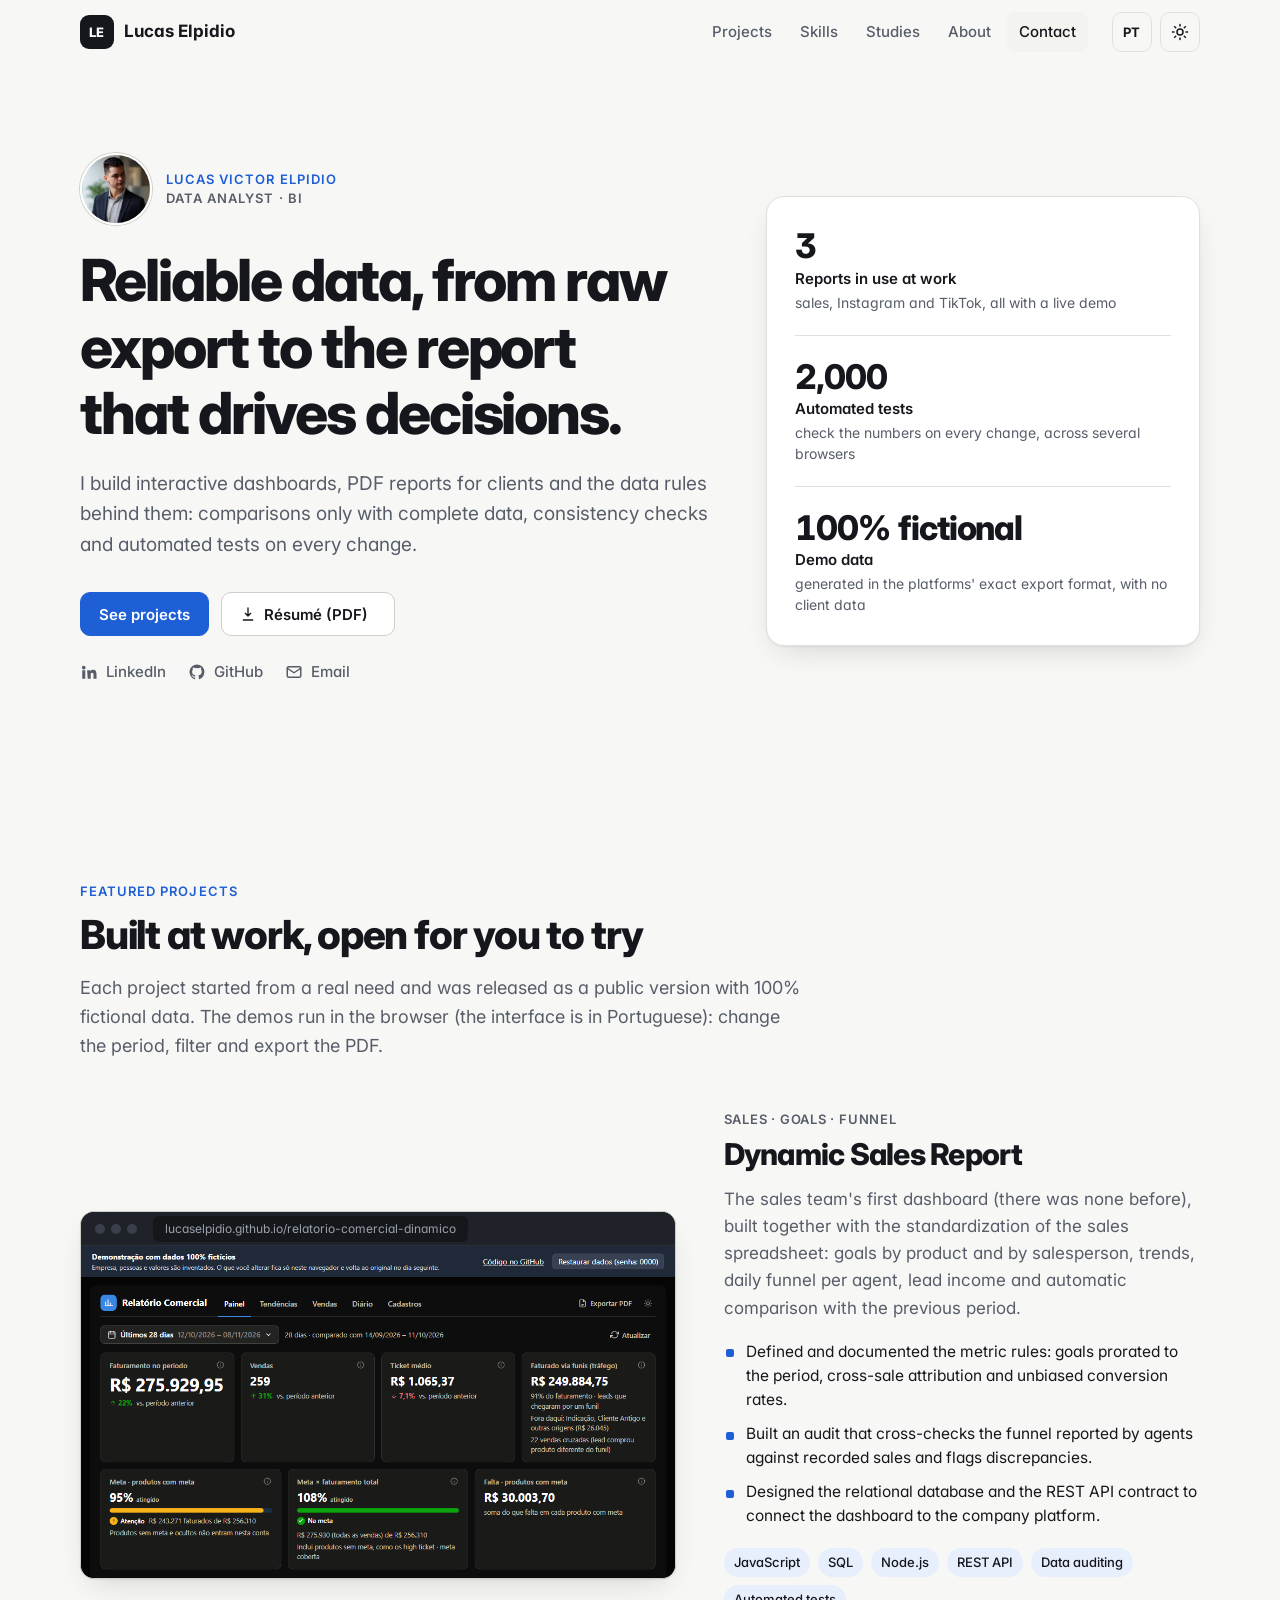
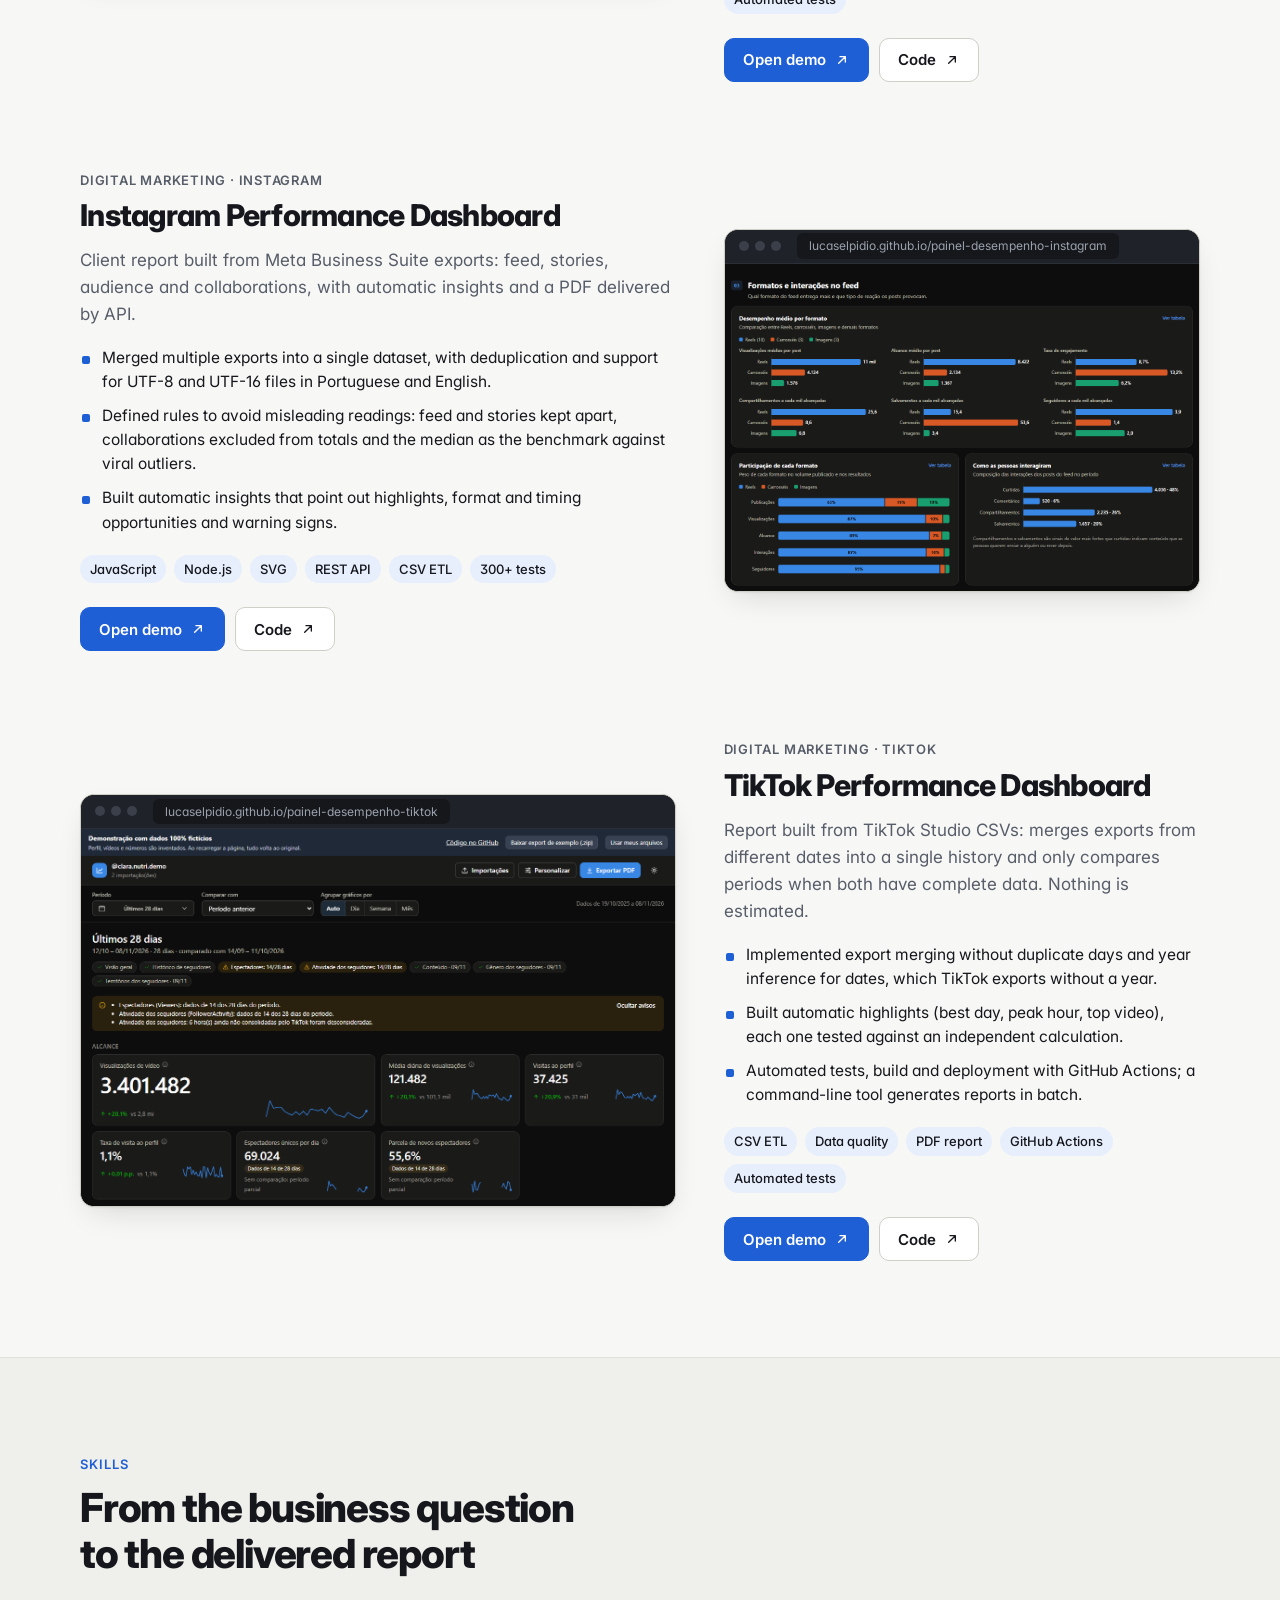
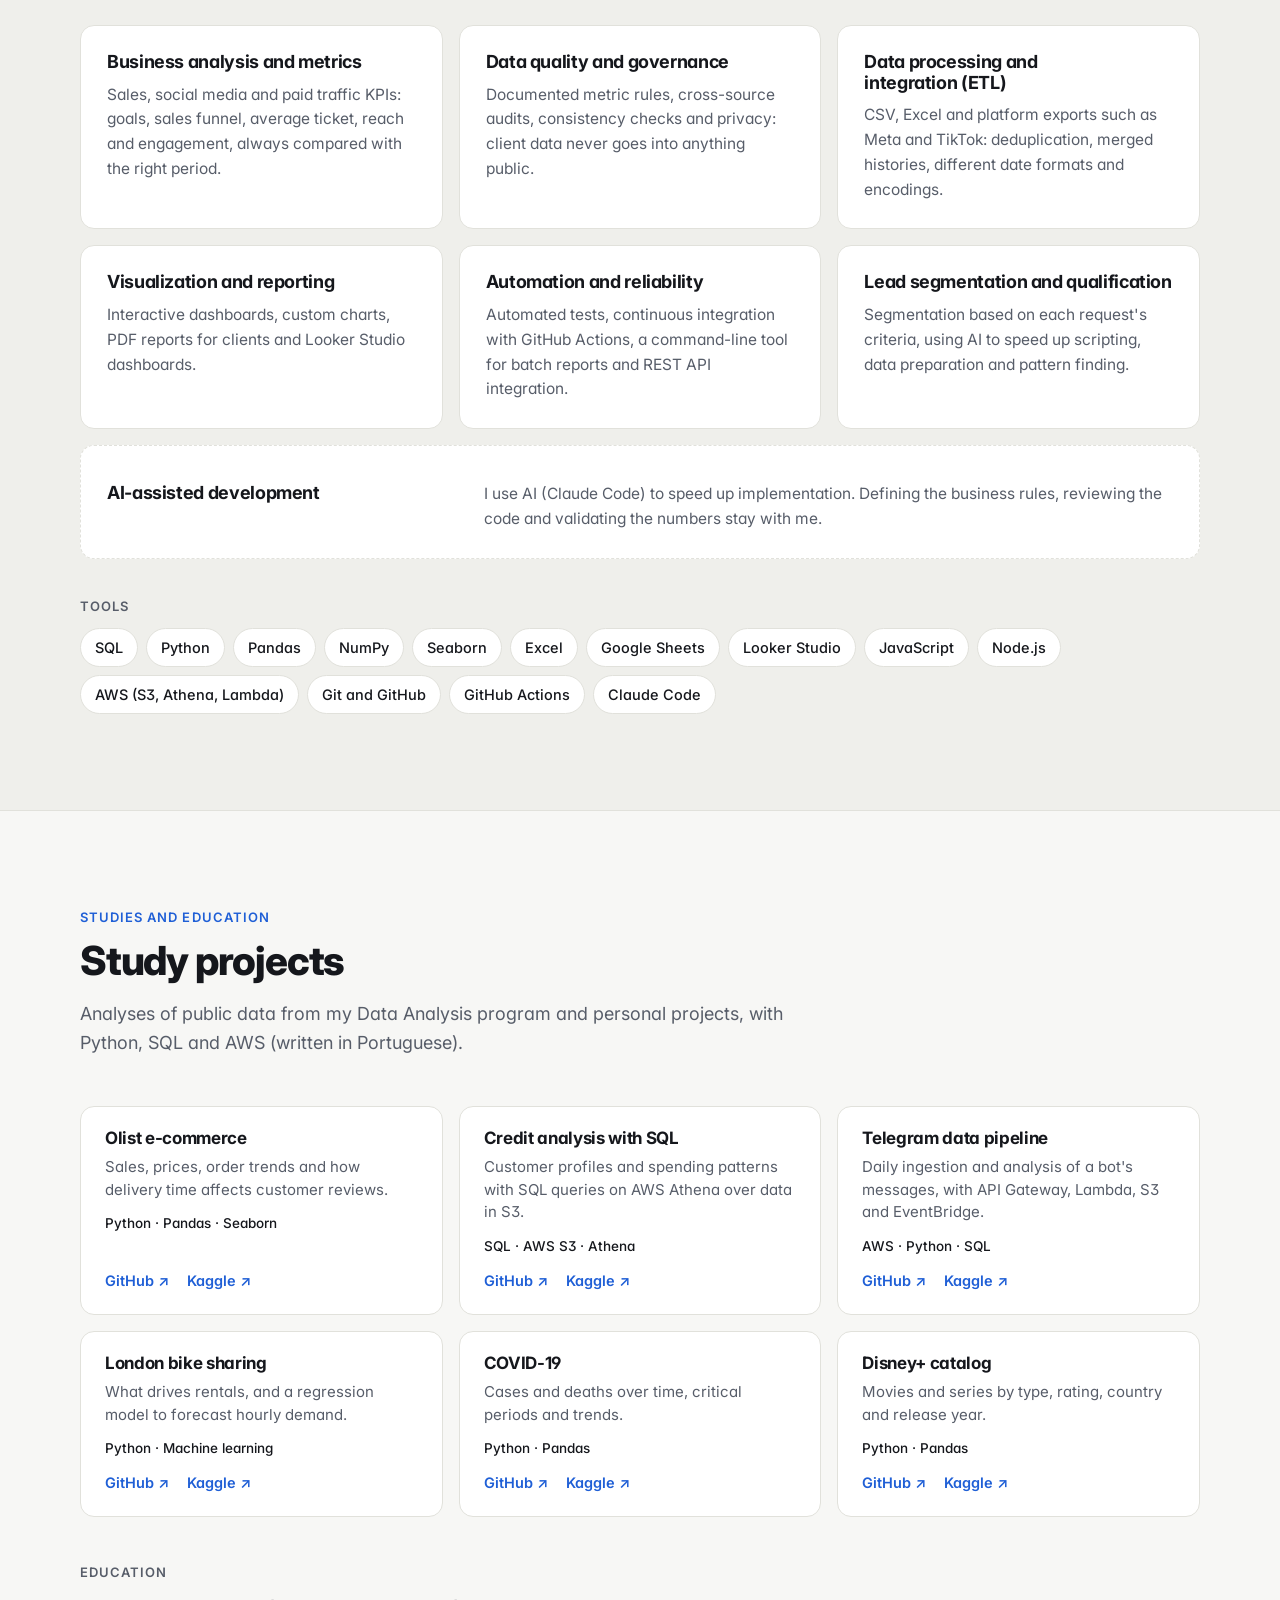
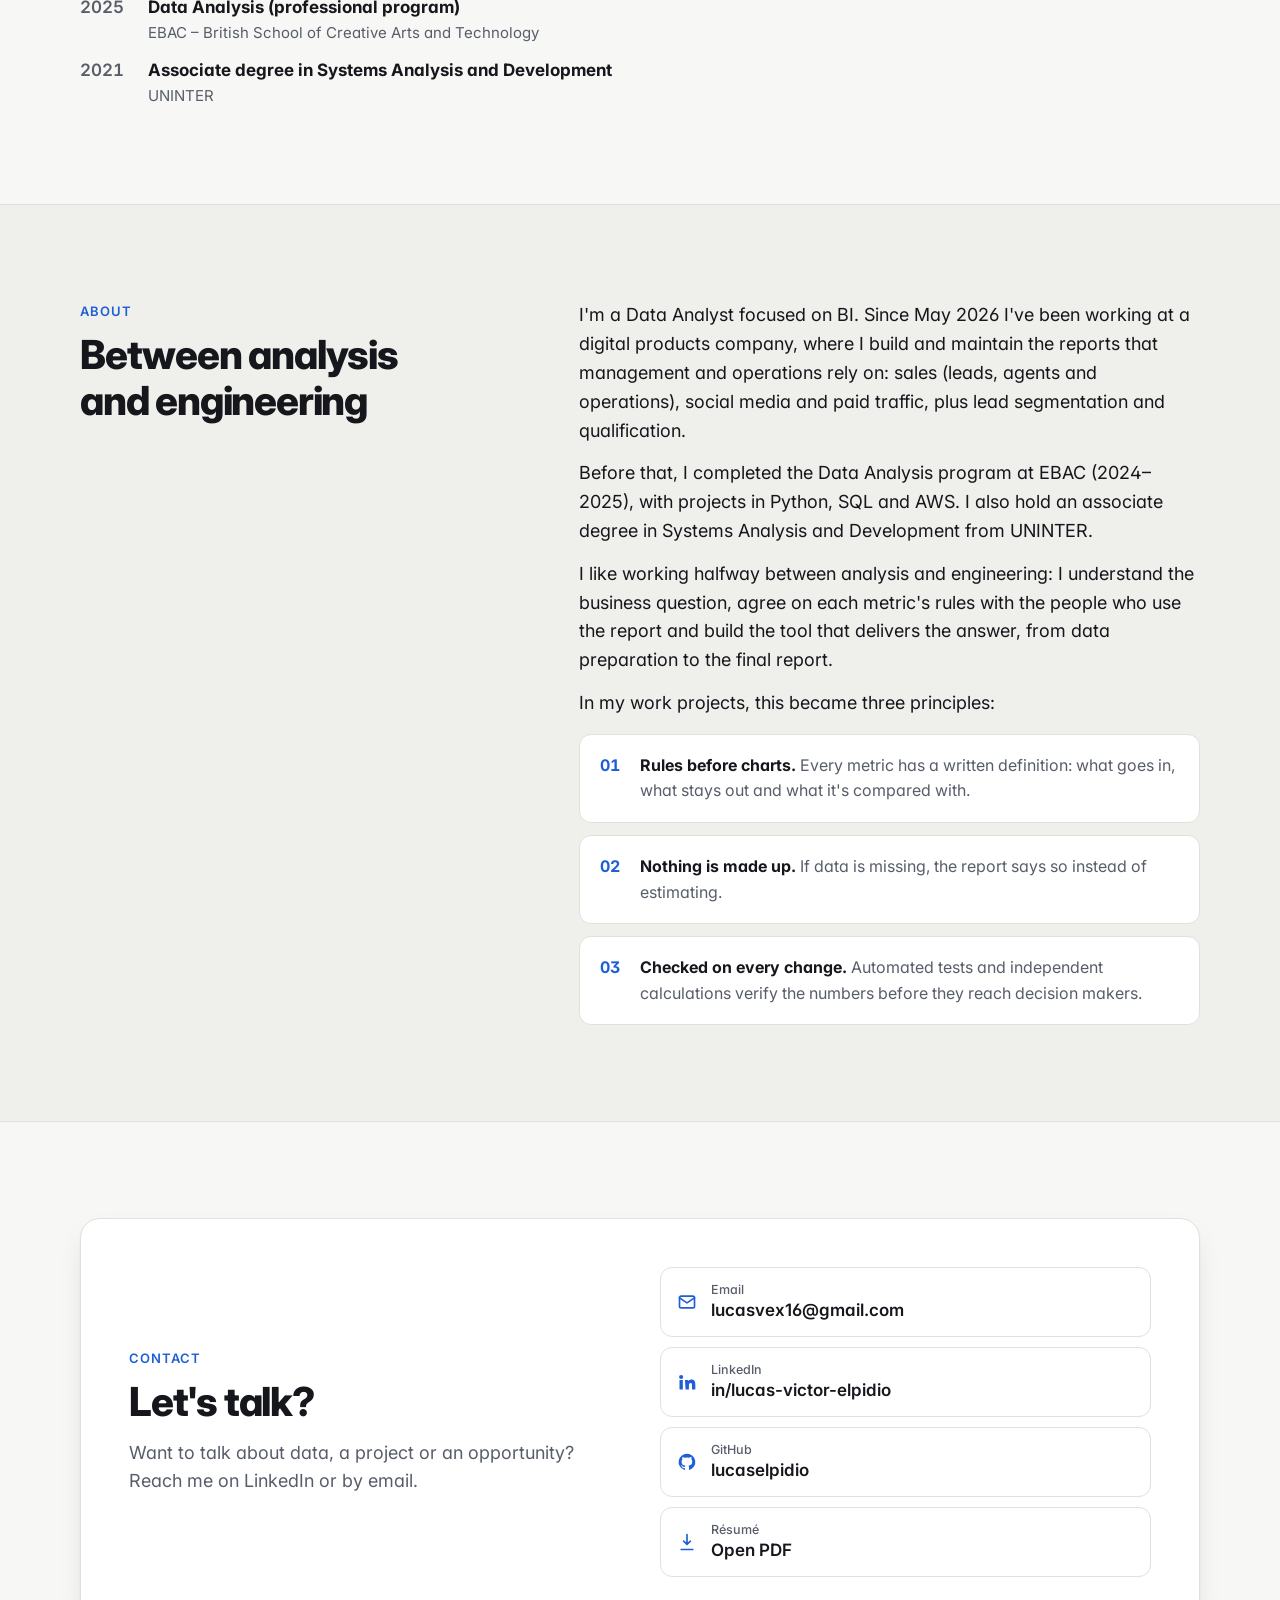
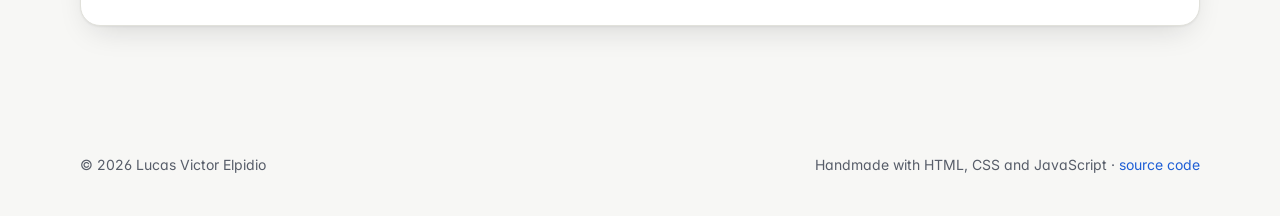
==== commit 3ac85734: "Currículo em inglês na versão /en/ Co-Authored-By: Claude Opus 5.5 <noreply@anthropic.com>" ====
--- a/en/index.html
+++ b/en/index.html
@@ -71,9 +71,9 @@
         <p class="hero-lead">I build interactive dashboards, PDF reports for clients and the data rules behind them: comparisons only with complete data, consistency checks and automated tests on every change.</p>
         <div class="hero-acoes">
           <a class="botao botao-primario" href="#projetos">See projects</a>
-          <a class="botao" href="../curriculo/Lucas-Victor-Elpidio-Curriculo.pdf" target="_blank" rel="noopener" hreflang="pt-BR">
+          <a class="botao" href="../curriculo/Lucas-Victor-Elpidio-Resume.pdf" target="_blank" rel="noopener">
             <svg viewBox="0 0 24 24" aria-hidden="true"><path d="M12 3v12m0 0-4-4m4 4 4-4M5 21h14"/></svg>
-            Résumé (PDF, in Portuguese)<span class="sr"> (opens in a new tab)</span>
+            Résumé (PDF)<span class="sr"> (opens in a new tab)</span>
           </a>
         </div>
         <ul class="hero-links" aria-label="Profiles">
@@ -326,7 +326,7 @@
             <li><a href="mailto:lucasvex16@gmail.com"><svg viewBox="0 0 24 24" aria-hidden="true"><rect x="3" y="5" width="18" height="14" rx="2"/><path d="m3 7 9 6 9-6"/></svg><span><small>Email</small>lucasvex16@gmail.com</span></a></li>
             <li><a href="https://www.linkedin.com/in/lucas-victor-elpidio/" target="_blank" rel="noopener"><svg viewBox="0 0 24 24" aria-hidden="true" class="cheio"><path d="M4.98 3.5a2.5 2.5 0 1 1 0 5 2.5 2.5 0 0 1 0-5zM3 9.5h4V21H3zM9.5 9.5h3.8v1.6h.1c.5-1 1.8-2 3.8-2 4 0 4.8 2.6 4.8 6V21h-4v-5.1c0-1.2 0-2.8-1.7-2.8s-2 1.3-2 2.7V21h-4z"/></svg><span><small>LinkedIn</small>in/lucas-victor-elpidio</span></a></li>
             <li><a href="https://github.com/lucaselpidio" target="_blank" rel="noopener"><svg viewBox="0 0 24 24" aria-hidden="true" class="cheio"><path d="M12 2a10 10 0 0 0-3.2 19.5c.5.1.7-.2.7-.5v-1.7c-2.8.6-3.4-1.3-3.4-1.3-.5-1.2-1.1-1.5-1.1-1.5-.9-.6.1-.6.1-.6 1 .1 1.5 1 1.5 1 .9 1.5 2.3 1.1 2.9.8.1-.6.3-1.1.6-1.3-2.2-.3-4.6-1.1-4.6-5 0-1.1.4-2 1-2.7-.1-.3-.4-1.3.1-2.7 0 0 .8-.3 2.8 1a9.6 9.6 0 0 1 5 0c1.9-1.3 2.8-1 2.8-1 .5 1.4.2 2.4.1 2.7.6.7 1 1.6 1 2.7 0 3.9-2.4 4.7-4.6 5 .4.3.7.9.7 1.9V21c0 .3.2.6.7.5A10 10 0 0 0 12 2z"/></svg><span><small>GitHub</small>lucaselpidio</span></a></li>
-            <li><a href="../curriculo/Lucas-Victor-Elpidio-Curriculo.pdf" target="_blank" rel="noopener" hreflang="pt-BR"><svg viewBox="0 0 24 24" aria-hidden="true"><path d="M12 3v12m0 0-4-4m4 4 4-4M5 21h14"/></svg><span><small>Résumé (in Portuguese)</small>Open PDF</span></a></li>
+            <li><a href="../curriculo/Lucas-Victor-Elpidio-Resume.pdf" target="_blank" rel="noopener"><svg viewBox="0 0 24 24" aria-hidden="true"><path d="M12 3v12m0 0-4-4m4 4 4-4M5 21h14"/></svg><span><small>Résumé</small>Open PDF</span></a></li>
           </ul>
         </div>
       </div>
